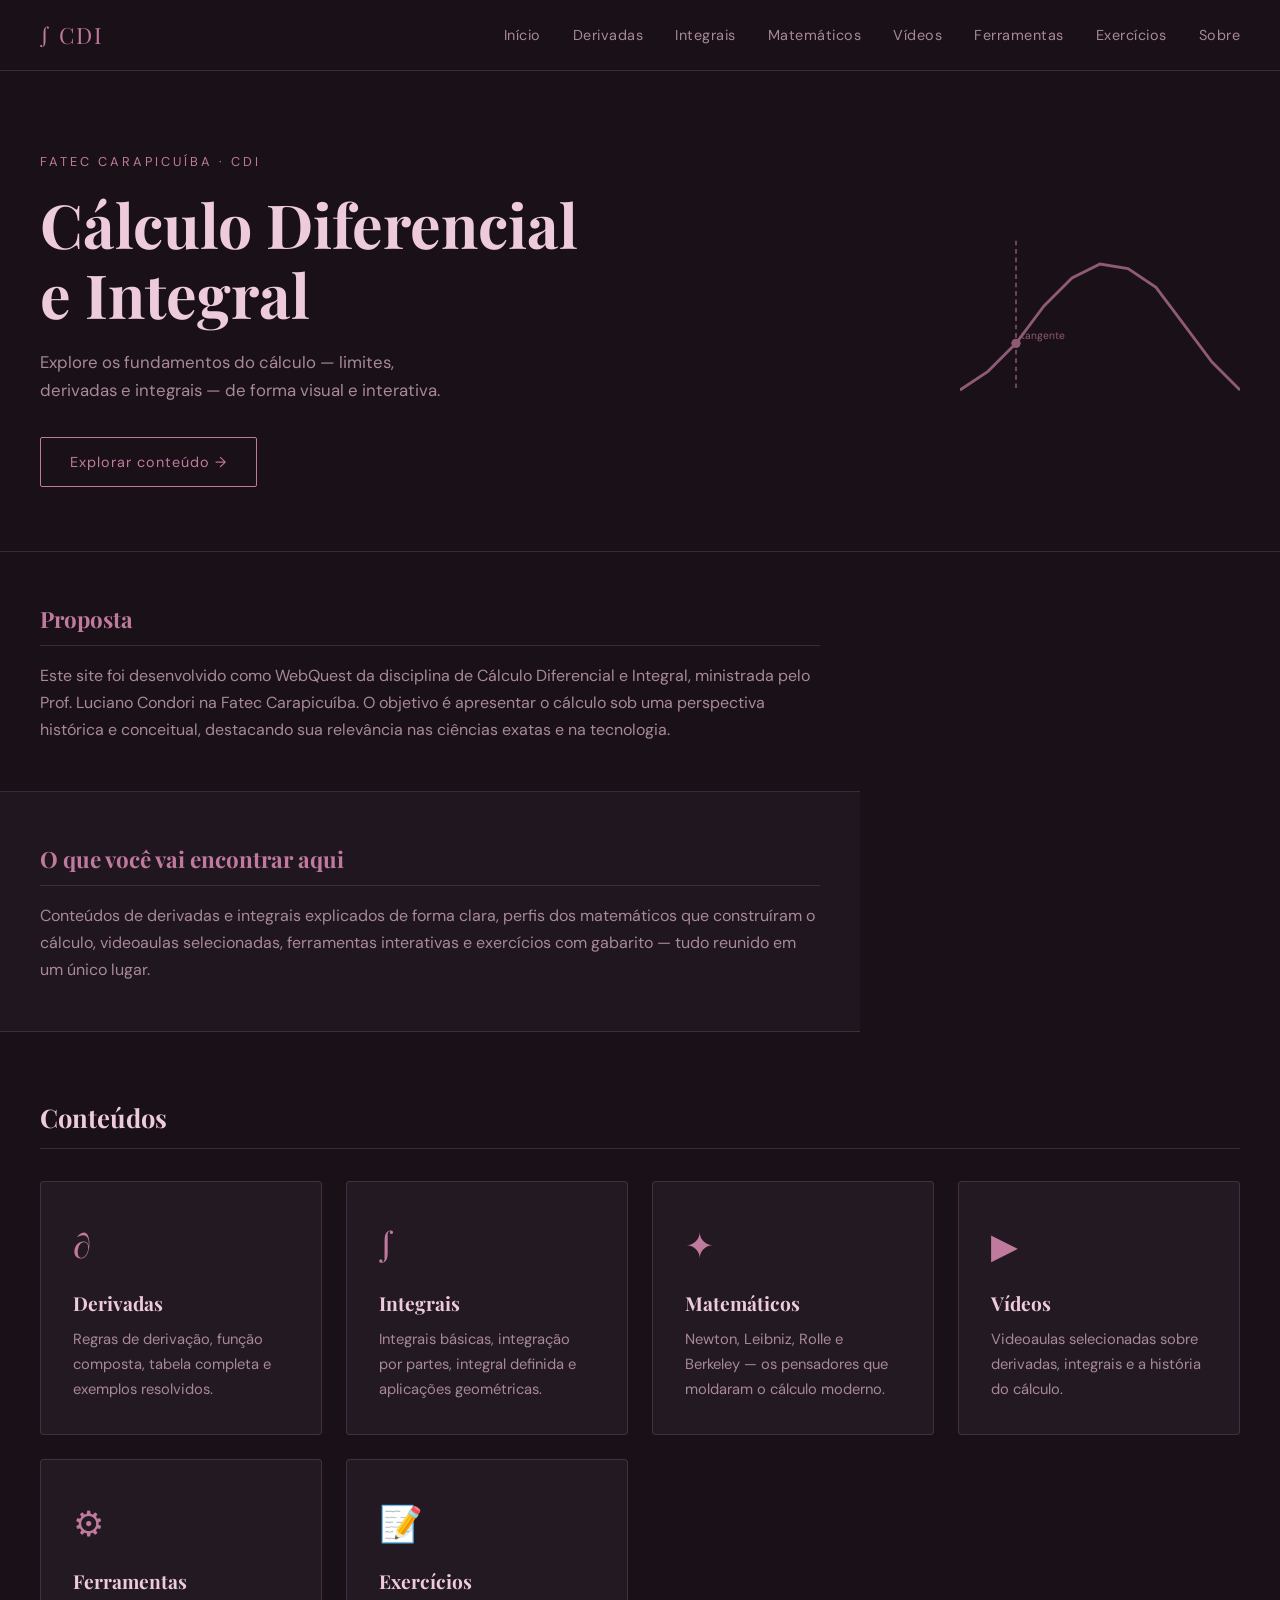
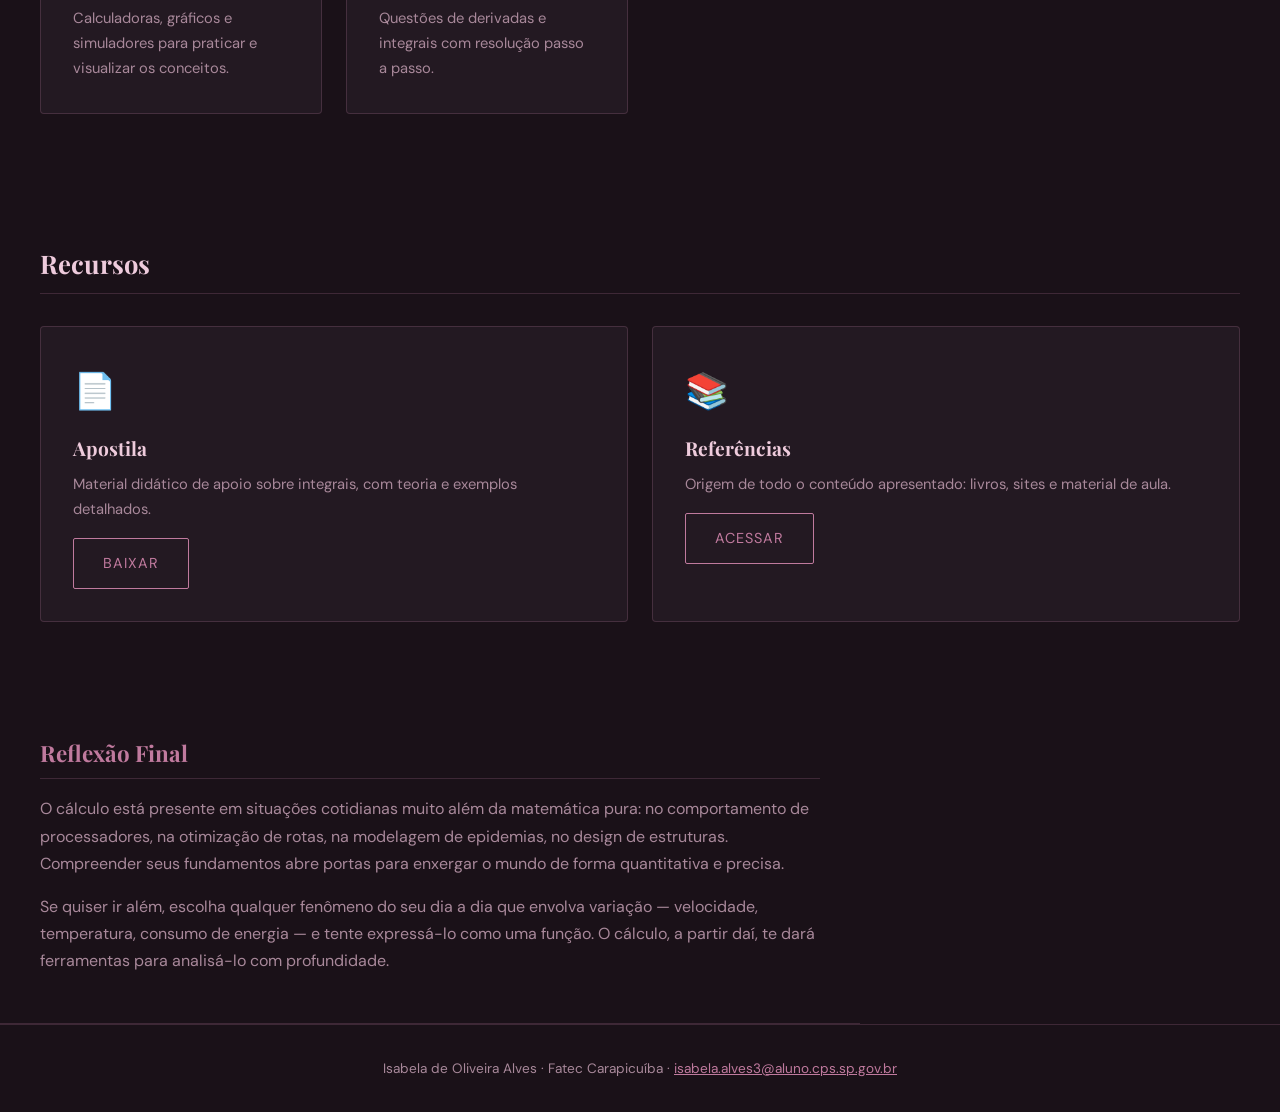
==== index.html @ c7032a7a "Add files via upload" ====
<!DOCTYPE html>
<html lang="pt-BR">
<head>
  <meta charset="UTF-8" />
  <meta name="viewport" content="width=device-width, initial-scale=1.0"/>
  <title>Cálculo Diferencial e Integral – Isabela de Oliveira Alves</title>
  <link rel="stylesheet" href="style.css" />
  <link href="https://fonts.googleapis.com/css2?family=Playfair+Display:wght@400;700&family=DM+Sans:wght@300;400;500&display=swap" rel="stylesheet"/>
</head>
<body>

  <nav class="navbar">
    <div class="nav-logo">∫ CDI</div>
    <ul class="nav-links">
      <li><a href="index.html">Início</a></li>
      <li><a href="derivadas.html">Derivadas</a></li>
      <li><a href="integrais.html">Integrais</a></li>
      <li><a href="matematicos.html">Matemáticos</a></li>
      <li><a href="videos.html">Vídeos</a></li>
      <li><a href="ferramentas.html">Ferramentas</a></li>
      <li><a href="exercicios.html">Exercícios</a></li>
      <li><a href="sobre.html">Sobre</a></li>
    </ul>
  </nav>

  <header class="hero">
    <div class="hero-content">
      <p class="hero-tag">Fatec Carapicuíba · CDI</p>
      <h1>Cálculo Diferencial<br/>e Integral</h1>
      <p class="hero-sub">Explore os fundamentos do cálculo — limites, derivadas e integrais — de forma visual e interativa.</p>
      <a href="derivadas.html" class="btn">Explorar conteúdo →</a>
    </div>
    <div class="hero-visual">
      <svg viewBox="0 0 300 200" xmlns="http://www.w3.org/2000/svg">
        <polyline points="0,180 30,160 60,130 90,90 120,60 150,45 180,50 210,70 240,110 270,150 300,180"
          fill="none" stroke="#c07a9e" stroke-width="3"/>
        <line x1="60" y1="20" x2="60" y2="180" stroke="#c07a9e" stroke-width="1.5" stroke-dasharray="5,4"/>
        <circle cx="60" cy="130" r="5" fill="#c07a9e"/>
        <text x="65" y="125" fill="#c07a9e" font-size="11" font-family="DM Sans">tangente</text>
      </svg>
    </div>
  </header>

  <section class="info-section">
    <h2>Proposta</h2>
    <p>Este site foi desenvolvido como WebQuest da disciplina de Cálculo Diferencial e Integral, ministrada pelo Prof. Luciano Condori na Fatec Carapicuíba. O objetivo é apresentar o cálculo sob uma perspectiva histórica e conceitual, destacando sua relevância nas ciências exatas e na tecnologia.</p>
  </section>

  <section class="info-section alt">
    <h2>O que você vai encontrar aqui</h2>
    <p>Conteúdos de derivadas e integrais explicados de forma clara, perfis dos matemáticos que construíram o cálculo, videoaulas selecionadas, ferramentas interativas e exercícios com gabarito — tudo reunido em um único lugar.</p>
  </section>

  <section class="cards-section">
    <h2>Conteúdos</h2>
    <div class="cards">
      <a href="derivadas.html" class="card">
        <span class="card-icon">∂</span>
        <h3>Derivadas</h3>
        <p>Regras de derivação, função composta, tabela completa e exemplos resolvidos.</p>
      </a>
      <a href="integrais.html" class="card">
        <span class="card-icon">∫</span>
        <h3>Integrais</h3>
        <p>Integrais básicas, integração por partes, integral definida e aplicações geométricas.</p>
      </a>
      <a href="matematicos.html" class="card">
        <span class="card-icon">✦</span>
        <h3>Matemáticos</h3>
        <p>Newton, Leibniz, Rolle e Berkeley — os pensadores que moldaram o cálculo moderno.</p>
      </a>
      <a href="videos.html" class="card">
        <span class="card-icon">▶</span>
        <h3>Vídeos</h3>
        <p>Videoaulas selecionadas sobre derivadas, integrais e a história do cálculo.</p>
      </a>
      <a href="ferramentas.html" class="card">
        <span class="card-icon">⚙</span>
        <h3>Ferramentas</h3>
        <p>Calculadoras, gráficos e simuladores para praticar e visualizar os conceitos.</p>
      </a>
      <a href="exercicios.html" class="card">
        <span class="card-icon">📝</span>
        <h3>Exercícios</h3>
        <p>Questões de derivadas e integrais com resolução passo a passo.</p>
      </a>
    </div>
  </section>

  <section class="cards-section">
    <h2>Recursos</h2>
    <div class="cards">
      <div class="card resource-card">
        <span class="card-icon">📄</span>
        <h3>Apostila</h3>
        <p>Material didático de apoio sobre integrais, com teoria e exemplos detalhados.</p>
        <a href="https://dee.ufs.br/uploads/page_attach/path/2261/INTEGRAIS_-_Material_Did_tico_de_Apoio__2_.pdf" target="_blank" class="btn" style="margin-top:1rem; display:inline-block;">BAIXAR</a>
      </div>
      <div class="card resource-card">
        <span class="card-icon">📚</span>
        <h3>Referências</h3>
        <p>Origem de todo o conteúdo apresentado: livros, sites e material de aula.</p>
        <a href="sobre.html#referencias" class="btn" style="margin-top:1rem; display:inline-block;">ACESSAR</a>
      </div>
    </div>
  </section>

  <section class="info-section">
    <h2>Reflexão Final</h2>
    <p>O cálculo está presente em situações cotidianas muito além da matemática pura: no comportamento de processadores, na otimização de rotas, na modelagem de epidemias, no design de estruturas. Compreender seus fundamentos abre portas para enxergar o mundo de forma quantitativa e precisa.</p>
    <p style="margin-top:1rem;">Se quiser ir além, escolha qualquer fenômeno do seu dia a dia que envolva variação — velocidade, temperatura, consumo de energia — e tente expressá-lo como uma função. O cálculo, a partir daí, te dará ferramentas para analisá-lo com profundidade.</p>
  </section>

  <footer>
    <p>Isabela de Oliveira Alves · Fatec Carapicuíba · <a href="mailto:isabela.alves3@aluno.cps.sp.gov.br">isabela.alves3@aluno.cps.sp.gov.br</a></p>
  </footer>

</body>
</html>
---- style.css ----
*, *::before, *::after { box-sizing: border-box; margin: 0; padding: 0; }

:root {
  --bg: #1a1118;
  --bg2: #201620;
  --gold: #c07a9e;
  --gold-light: #eecbdc;
  --text: #f5eef2;
  --muted: #a8889a;
  --card-bg: #231922;
  --border: rgba(192,122,158,0.22);
}

body {
  background: var(--bg);
  color: var(--text);
  font-family: 'DM Sans', sans-serif;
  font-size: 16px;
  line-height: 1.7;
}

/* NAV */
.navbar {
  display: flex;
  align-items: center;
  justify-content: space-between;
  padding: 1rem 2.5rem;
  border-bottom: 1px solid var(--border);
  position: sticky;
  top: 0;
  background: var(--bg);
  z-index: 100;
}
.nav-logo {
  font-family: 'Playfair Display', serif;
  font-size: 1.4rem;
  color: var(--gold);
  letter-spacing: 2px;
}
.nav-links {
  list-style: none;
  display: flex;
  gap: 2rem;
}
.nav-links a {
  text-decoration: none;
  color: var(--muted);
  font-size: 0.9rem;
  letter-spacing: 0.5px;
  transition: color 0.2s;
}
.nav-links a:hover { color: var(--gold); }

/* HERO */
.hero {
  display: flex;
  align-items: center;
  justify-content: space-between;
  padding: 5rem 2.5rem 4rem;
  border-bottom: 1px solid var(--border);
  gap: 2rem;
}
.hero-tag {
  font-size: 0.8rem;
  letter-spacing: 3px;
  text-transform: uppercase;
  color: var(--gold);
  margin-bottom: 1rem;
}
.hero-content h1 {
  font-family: 'Playfair Display', serif;
  font-size: clamp(2.2rem, 5vw, 3.8rem);
  line-height: 1.15;
  color: var(--gold-light);
  margin-bottom: 1.2rem;
}
.hero-sub {
  color: var(--muted);
  max-width: 420px;
  margin-bottom: 2rem;
  font-size: 1.05rem;
}
.btn {
  display: inline-block;
  padding: 0.75rem 1.8rem;
  border: 1px solid var(--gold);
  color: var(--gold);
  text-decoration: none;
  border-radius: 2px;
  font-size: 0.9rem;
  letter-spacing: 1px;
  transition: background 0.2s, color 0.2s;
}
.btn:hover { background: var(--gold); color: var(--bg); }
.hero-visual svg { width: 280px; opacity: 0.7; }

/* CARDS */
.cards-section {
  padding: 4rem 2.5rem;
}
.cards-section h2 {
  font-family: 'Playfair Display', serif;
  color: var(--gold-light);
  font-size: 1.6rem;
  margin-bottom: 2rem;
  padding-bottom: 0.5rem;
  border-bottom: 1px solid var(--border);
}
.cards {
  display: grid;
  grid-template-columns: repeat(auto-fit, minmax(240px, 1fr));
  gap: 1.5rem;
}
.card {
  background: var(--card-bg);
  border: 1px solid var(--border);
  border-radius: 4px;
  padding: 2rem;
  text-decoration: none;
  color: inherit;
  transition: border-color 0.2s, transform 0.2s;
}
.card:hover { border-color: var(--gold); transform: translateY(-3px); }
.card-icon {
  font-size: 2.2rem;
  color: var(--gold);
  display: block;
  margin-bottom: 0.8rem;
  font-family: 'Playfair Display', serif;
}
.card h3 {
  font-family: 'Playfair Display', serif;
  color: var(--gold-light);
  margin-bottom: 0.5rem;
  font-size: 1.2rem;
}
.card p { color: var(--muted); font-size: 0.92rem; }

/* CONTENT PAGE */
.page-header {
  padding: 4rem 2.5rem 2rem;
  border-bottom: 1px solid var(--border);
}
.page-header h1 {
  font-family: 'Playfair Display', serif;
  font-size: clamp(2rem, 4vw, 3rem);
  color: var(--gold-light);
}
.page-header p { color: var(--muted); margin-top: 0.5rem; }

.content {
  padding: 3rem 2.5rem;
  max-width: 860px;
}
.content h2 {
  font-family: 'Playfair Display', serif;
  color: var(--gold);
  font-size: 1.4rem;
  margin: 2.5rem 0 1rem;
  padding-bottom: 0.4rem;
  border-bottom: 1px solid var(--border);
}
.content p { color: var(--muted); margin-bottom: 1rem; }

.formula-block {
  background: var(--card-bg);
  border-left: 3px solid var(--gold);
  padding: 1rem 1.5rem;
  margin: 1.2rem 0;
  border-radius: 0 4px 4px 0;
  font-family: 'Playfair Display', serif;
  font-size: 1.05rem;
  color: var(--gold-light);
}

.formula-grid {
  display: grid;
  grid-template-columns: repeat(auto-fit, minmax(200px, 1fr));
  gap: 1rem;
  margin: 1.5rem 0;
}
.formula-item {
  background: var(--card-bg);
  border: 1px solid var(--border);
  border-radius: 4px;
  padding: 0.9rem 1.1rem;
}
.formula-item .label {
  font-size: 0.75rem;
  letter-spacing: 1px;
  text-transform: uppercase;
  color: var(--muted);
  margin-bottom: 0.3rem;
}
.formula-item .formula {
  font-family: 'Playfair Display', serif;
  color: var(--gold-light);
  font-size: 1rem;
}

/* MATEMATICOS */
.matematico {
  background: var(--card-bg);
  border: 1px solid var(--border);
  border-radius: 4px;
  padding: 2rem;
  margin-bottom: 2rem;
}
.matematico h3 {
  font-family: 'Playfair Display', serif;
  color: var(--gold);
  font-size: 1.25rem;
  margin-bottom: 0.3rem;
}
.matematico .dates {
  font-size: 0.8rem;
  color: var(--muted);
  letter-spacing: 1px;
  margin-bottom: 1rem;
}
.matematico p { color: var(--muted); margin-bottom: 0.6rem; }

/* SOBRE */
.sobre-card {
  background: var(--card-bg);
  border: 1px solid var(--border);
  border-radius: 4px;
  padding: 2.5rem;
  max-width: 600px;
}
.sobre-card h3 {
  font-family: 'Playfair Display', serif;
  color: var(--gold-light);
  margin-bottom: 1rem;
  font-size: 1.4rem;
}
.sobre-card p { color: var(--muted); margin-bottom: 0.6rem; }
.sobre-card a { color: var(--gold); }

/* FOOTER */
footer {
  border-top: 1px solid var(--border);
  padding: 2rem 2.5rem;
  text-align: center;
  color: var(--muted);
  font-size: 0.85rem;
}
footer a { color: var(--gold); }
/* INFO SECTIONS */
.info-section {
  padding: 3rem 2.5rem;
  border-bottom: 1px solid var(--border);
  max-width: 860px;
}
.info-section.alt {
  background: var(--bg2);
}
.info-section h2 {
  font-family: 'Playfair Display', serif;
  color: var(--gold);
  font-size: 1.4rem;
  margin-bottom: 1rem;
  padding-bottom: 0.4rem;
  border-bottom: 1px solid var(--border);
}
.info-section p {
  color: var(--muted);
}

/* VIDEO GRID */
.video-grid {
  display: grid;
  grid-template-columns: repeat(auto-fit, minmax(280px, 1fr));
  gap: 1.5rem;
  margin: 1.5rem 0 2.5rem;
}
.video-card {
  background: var(--card-bg);
  border: 1px solid var(--border);
  border-radius: 4px;
  overflow: hidden;
}
.video-wrap {
  position: relative;
  padding-bottom: 56.25%;
  height: 0;
}
.video-wrap iframe {
  position: absolute;
  top: 0; left: 0;
  width: 100%; height: 100%;
  border: none;
}
.video-info {
  padding: 1rem 1.2rem;
}
.video-info h4 {
  font-family: 'Playfair Display', serif;
  color: var(--gold-light);
  font-size: 1rem;
  margin-bottom: 0.4rem;
}
.video-info p {
  color: var(--muted);
  font-size: 0.88rem;
}

/* CARD TAG */
.card-tag {
  display: inline-block;
  margin-top: 0.8rem;
  font-size: 0.8rem;
  color: var(--gold);
  letter-spacing: 1px;
}
@media (max-width: 640px) {
  .hero { flex-direction: column; padding: 3rem 1.2rem; }
  .hero-visual { display: none; }
  .navbar { padding: 1rem 1.2rem; }
  .nav-links { gap: 1rem; }
  .cards-section, .content, .page-header { padding-left: 1.2rem; padding-right: 1.2rem; }
}
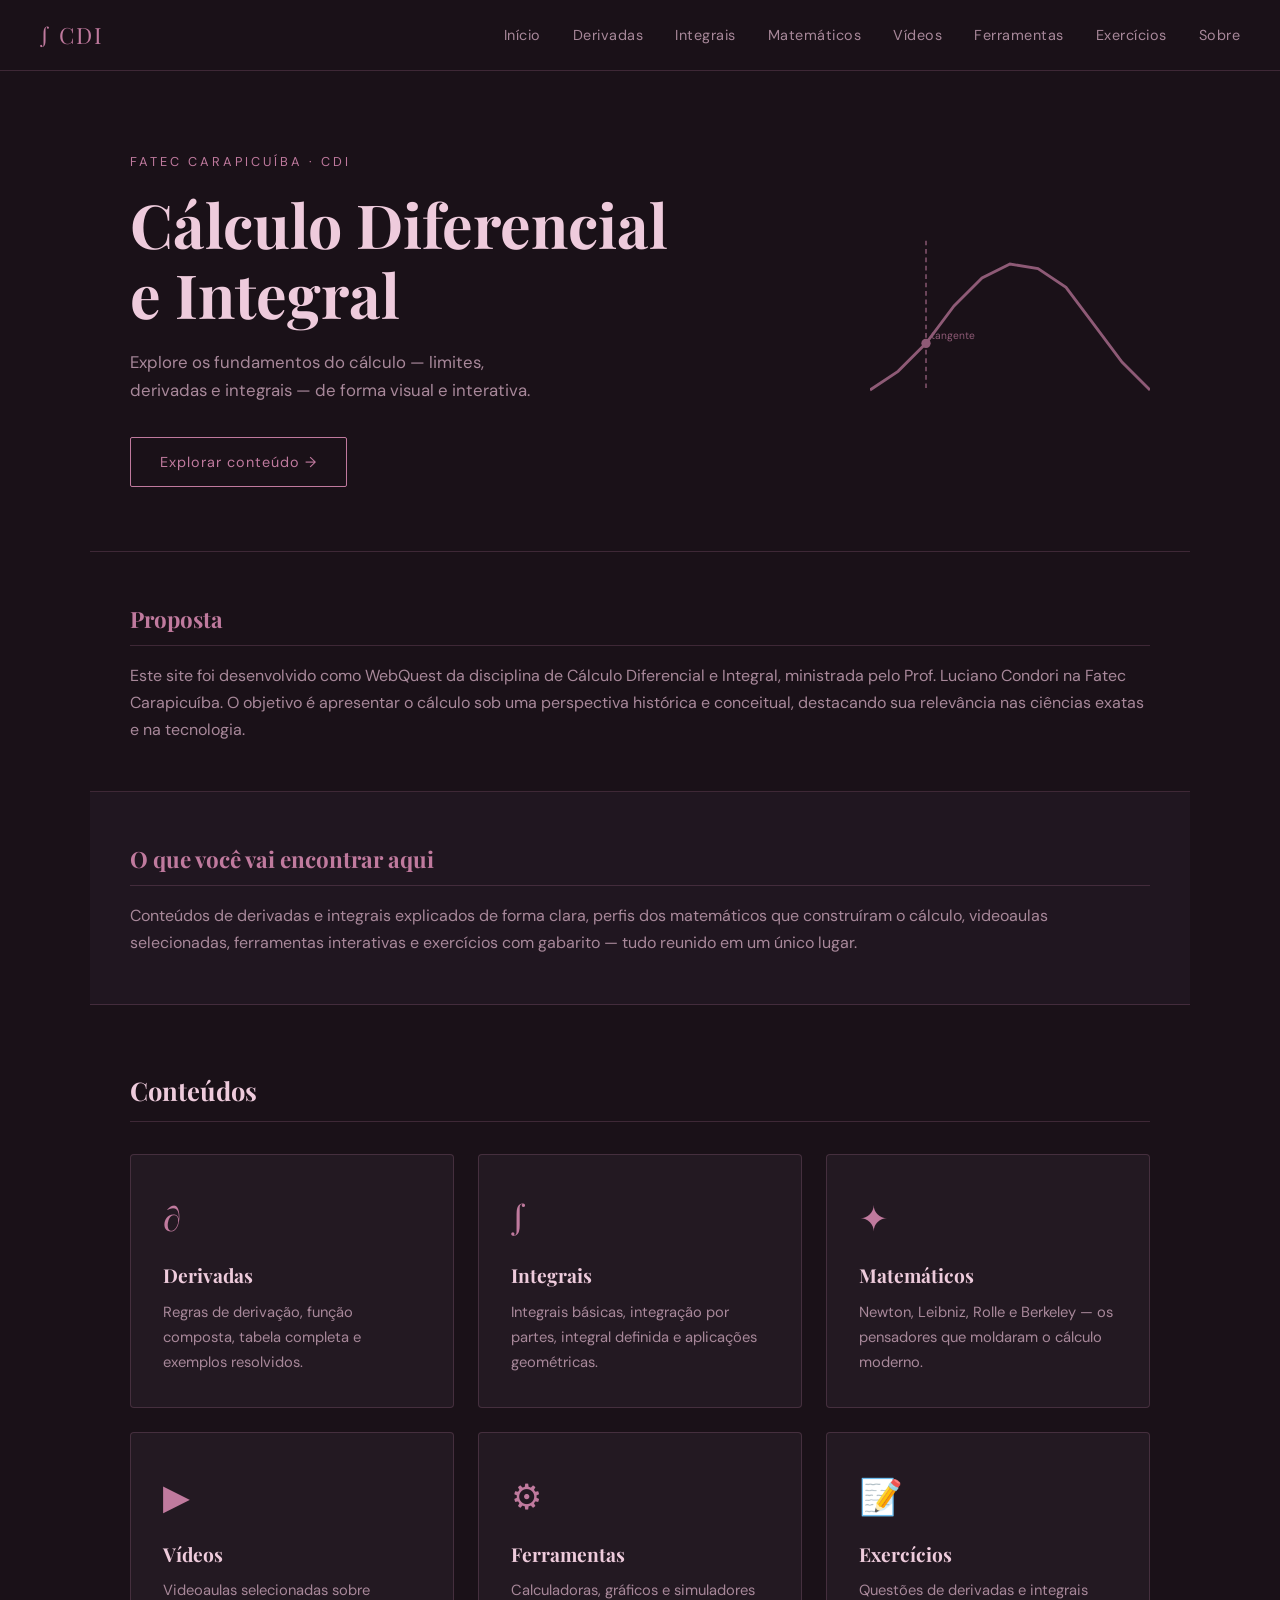
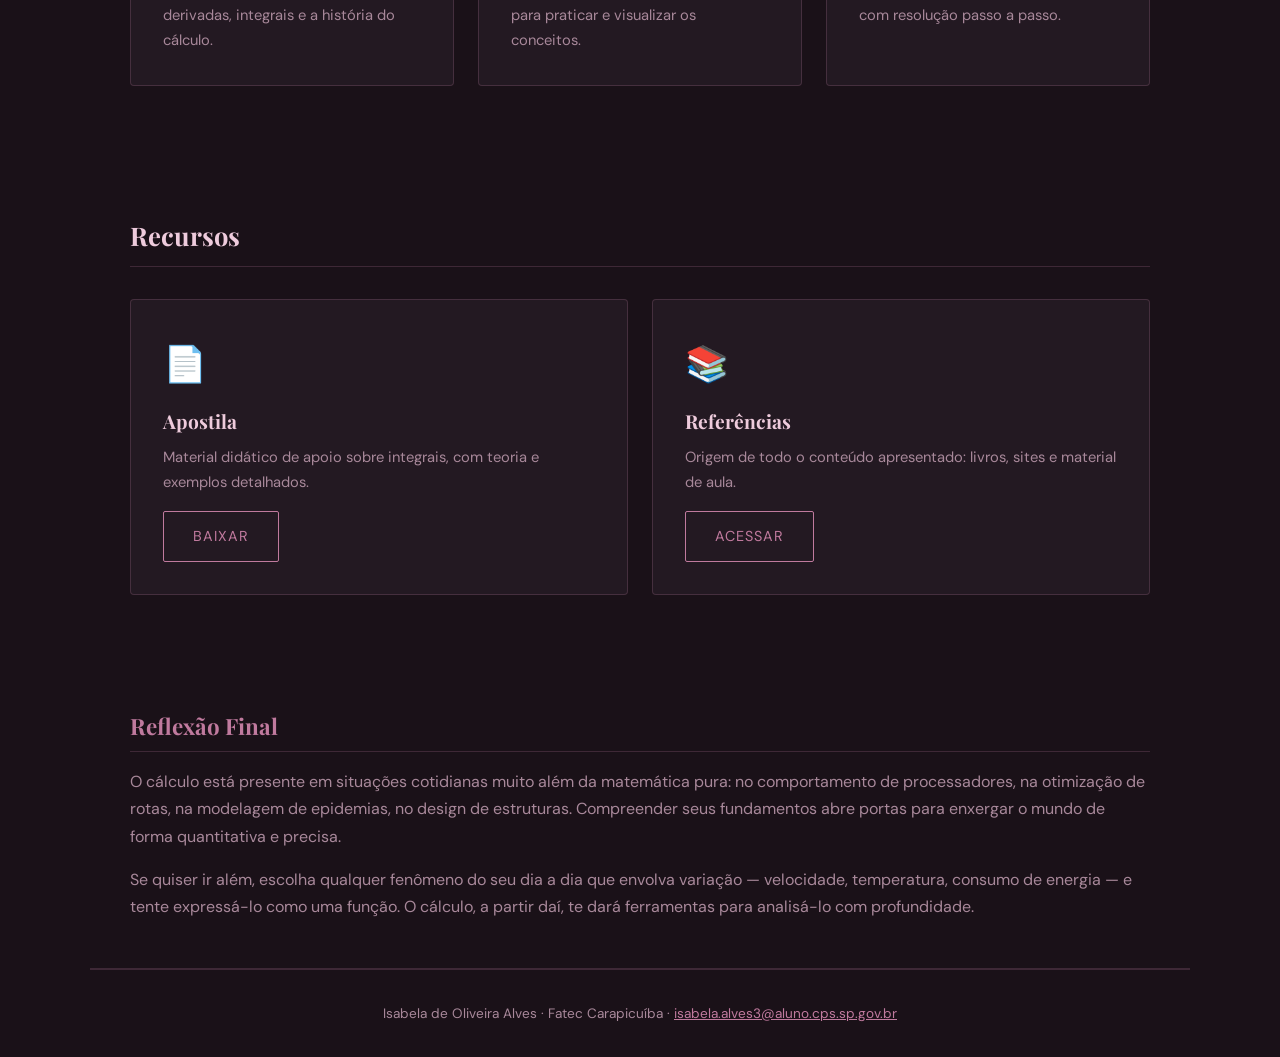
==== commit f182a72f: "Update index.html" ====
--- a/index.html
+++ b/index.html
@@ -9,19 +9,23 @@
 </head>
 <body>
 
-  <nav class="navbar">
-    <div class="nav-logo">∫ CDI</div>
-    <ul class="nav-links">
-      <li><a href="index.html">Início</a></li>
-      <li><a href="derivadas.html">Derivadas</a></li>
-      <li><a href="integrais.html">Integrais</a></li>
-      <li><a href="matematicos.html">Matemáticos</a></li>
-      <li><a href="videos.html">Vídeos</a></li>
-      <li><a href="ferramentas.html">Ferramentas</a></li>
-      <li><a href="exercicios.html">Exercícios</a></li>
-      <li><a href="sobre.html">Sobre</a></li>
-    </ul>
-  </nav>
+<nav class="navbar">
+  <div class="nav-logo">∫ CDI</div>
+  <button class="nav-toggle" aria-label="Menu" onclick="
+    this.nextElementSibling.classList.toggle('open');
+    this.textContent = this.nextElementSibling.classList.contains('open') ? '✕' : '☰';
+  ">☰</button>
+  <ul class="nav-links">
+    <li><a href="index.html">Início</a></li>
+    <li><a href="derivadas.html">Derivadas</a></li>
+    <li><a href="integrais.html">Integrais</a></li>
+    <li><a href="matematicos.html">Matemáticos</a></li>
+    <li><a href="videos.html">Vídeos</a></li>
+    <li><a href="ferramentas.html">Ferramentas</a></li>
+    <li><a href="exercicios.html">Exercícios</a></li>
+    <li><a href="sobre.html">Sobre</a></li>
+  </ul>
+</nav>
 
   <header class="hero">
     <div class="hero-content">
@@ -116,4 +120,4 @@
   </footer>
 
 </body>
-</html>+</html>
--- a/style.css
+++ b/style.css
@@ -150,8 +150,11 @@
 
 .content {
   padding: 3rem 2.5rem;
-  max-width: 860px;
-}
+  max-width: 1100px;
+  margin: 0 auto;
+  width: 100%;
+}
+
 .content h2 {
   font-family: 'Playfair Display', serif;
   color: var(--gold);
@@ -250,7 +253,9 @@
 .info-section {
   padding: 3rem 2.5rem;
   border-bottom: 1px solid var(--border);
-  max-width: 860px;
+  max-width: 1100px;
+  margin: 0 auto;
+  width: 100%;
 }
 .info-section.alt {
   background: var(--bg2);
@@ -319,4 +324,117 @@
   .navbar { padding: 1rem 1.2rem; }
   .nav-links { gap: 1rem; }
   .cards-section, .content, .page-header { padding-left: 1.2rem; padding-right: 1.2rem; }
-}+}
+
+.cards-section,
+.page-header,
+.hero,
+footer {
+  max-width: 1100px;
+  margin: 0 auto;
+  width: 100%;
+}
+
+
+/* HAMBURGER BUTTON */
+.nav-toggle {
+  display: none;
+  background: none;
+  border: 1px solid var(--border);
+  color: var(--gold);
+  border-radius: 2px;
+  padding: 0.35rem 0.6rem;
+  cursor: pointer;
+  font-size: 1.2rem;
+  line-height: 1;
+}
+
+@media (max-width: 768px) {
+
+  /* NAV */
+  .navbar {
+    flex-wrap: wrap;
+    padding: 1rem 1.2rem;
+    gap: 0.5rem;
+  }
+
+  .nav-toggle {
+    display: block;
+  }
+
+  .nav-links {
+    display: none;
+    flex-direction: column;
+    gap: 0;
+    width: 100%;
+    border-top: 1px solid var(--border);
+    margin-top: 0.5rem;
+  }
+
+  .nav-links.open {
+    display: flex;
+  }
+
+  .nav-links li {
+    border-bottom: 1px solid var(--border);
+  }
+
+  .nav-links a {
+    display: block;
+    padding: 0.75rem 0;
+    font-size: 0.95rem;
+  }
+
+  /* HERO */
+  .hero {
+    flex-direction: column;
+    padding: 3rem 1.2rem 2.5rem;
+    text-align: center;
+  }
+
+  .hero-visual {
+    display: none;
+  }
+
+  .hero-sub {
+    margin: 0 auto 2rem;
+  }
+
+  /* SECTIONS */
+  .cards-section,
+  .content,
+  .page-header,
+  .info-section {
+    padding-left: 1.2rem;
+    padding-right: 1.2rem;
+  }
+
+  .cards {
+    grid-template-columns: 1fr;
+  }
+
+  .formula-grid {
+    grid-template-columns: 1fr 1fr;
+  }
+
+  /* FOOTER */
+  footer {
+    padding: 1.5rem 1.2rem;
+    font-size: 0.8rem;
+    line-height: 1.9;
+  }
+
+  footer p {
+    word-break: break-word;
+  }
+}
+
+@media (max-width: 420px) {
+  .formula-grid {
+    grid-template-columns: 1fr;
+  }
+
+  .nav-logo {
+    font-size: 1.2rem;
+  }
+}
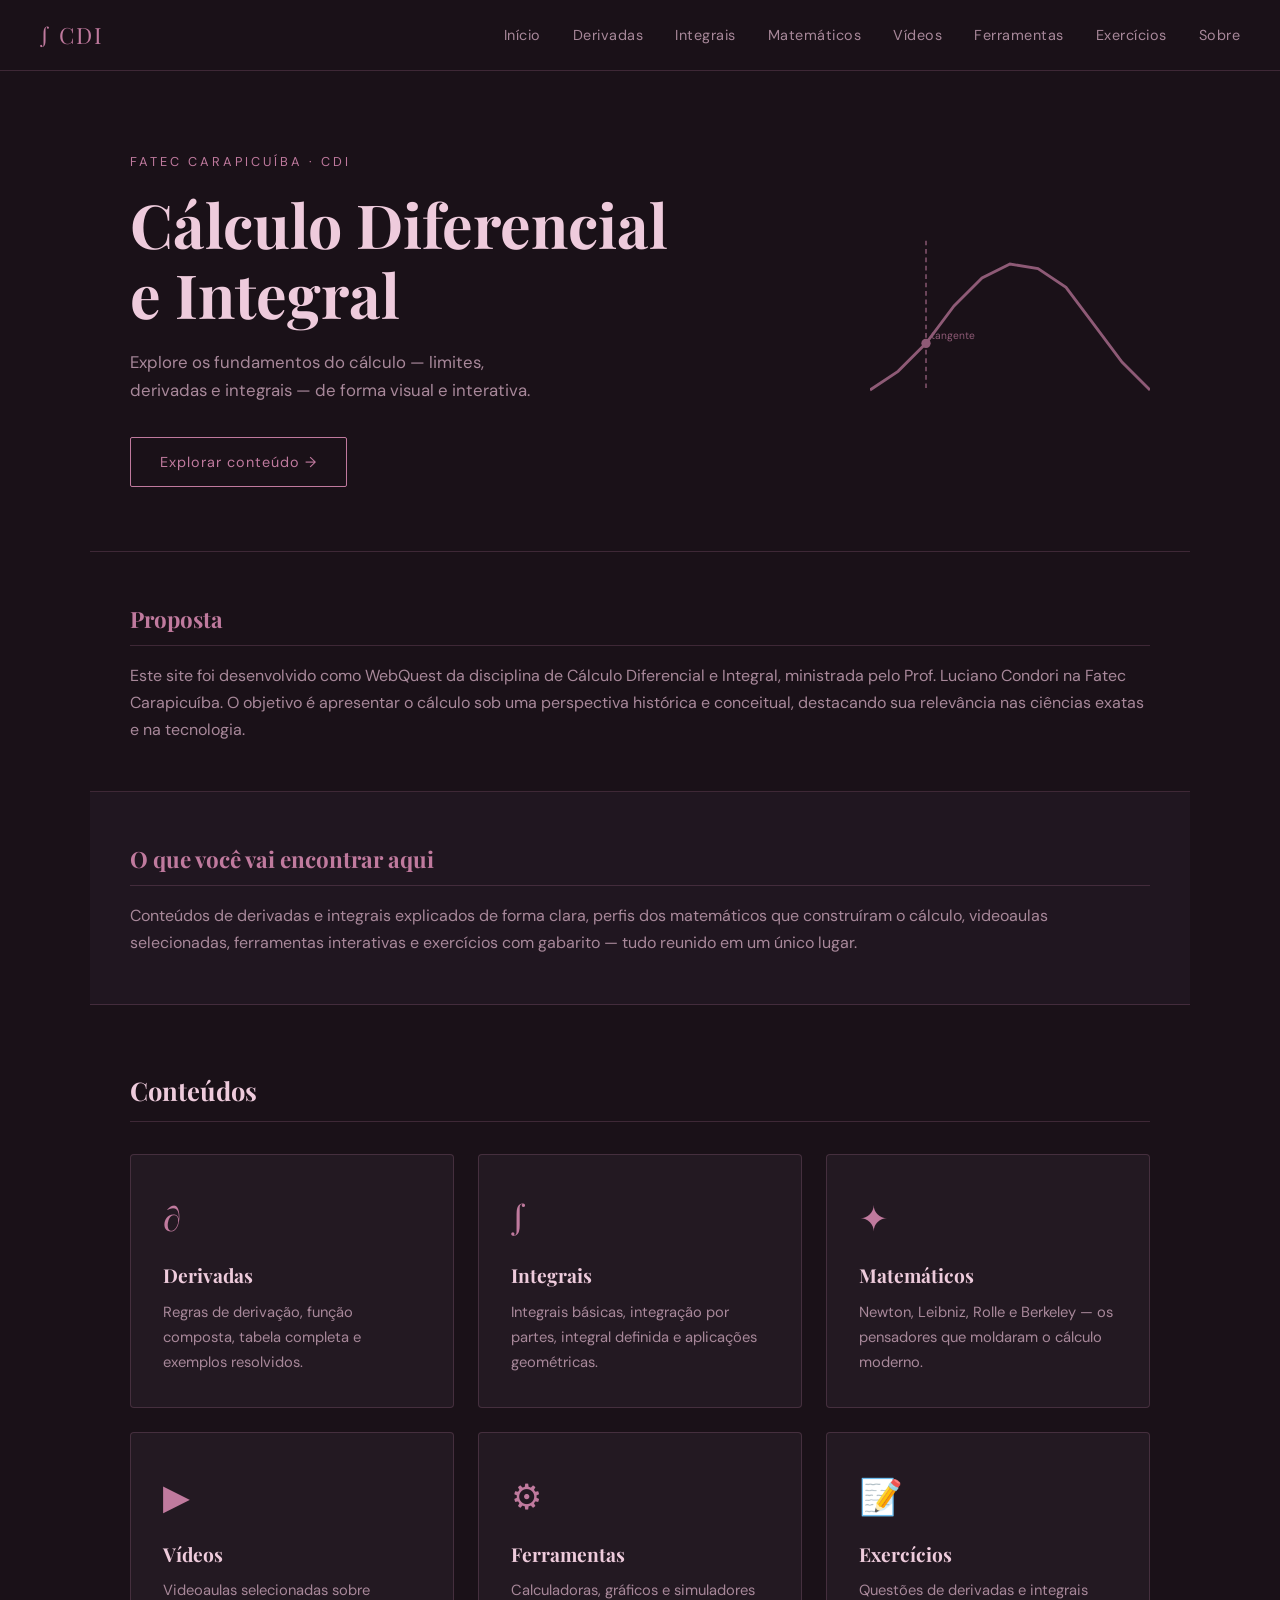
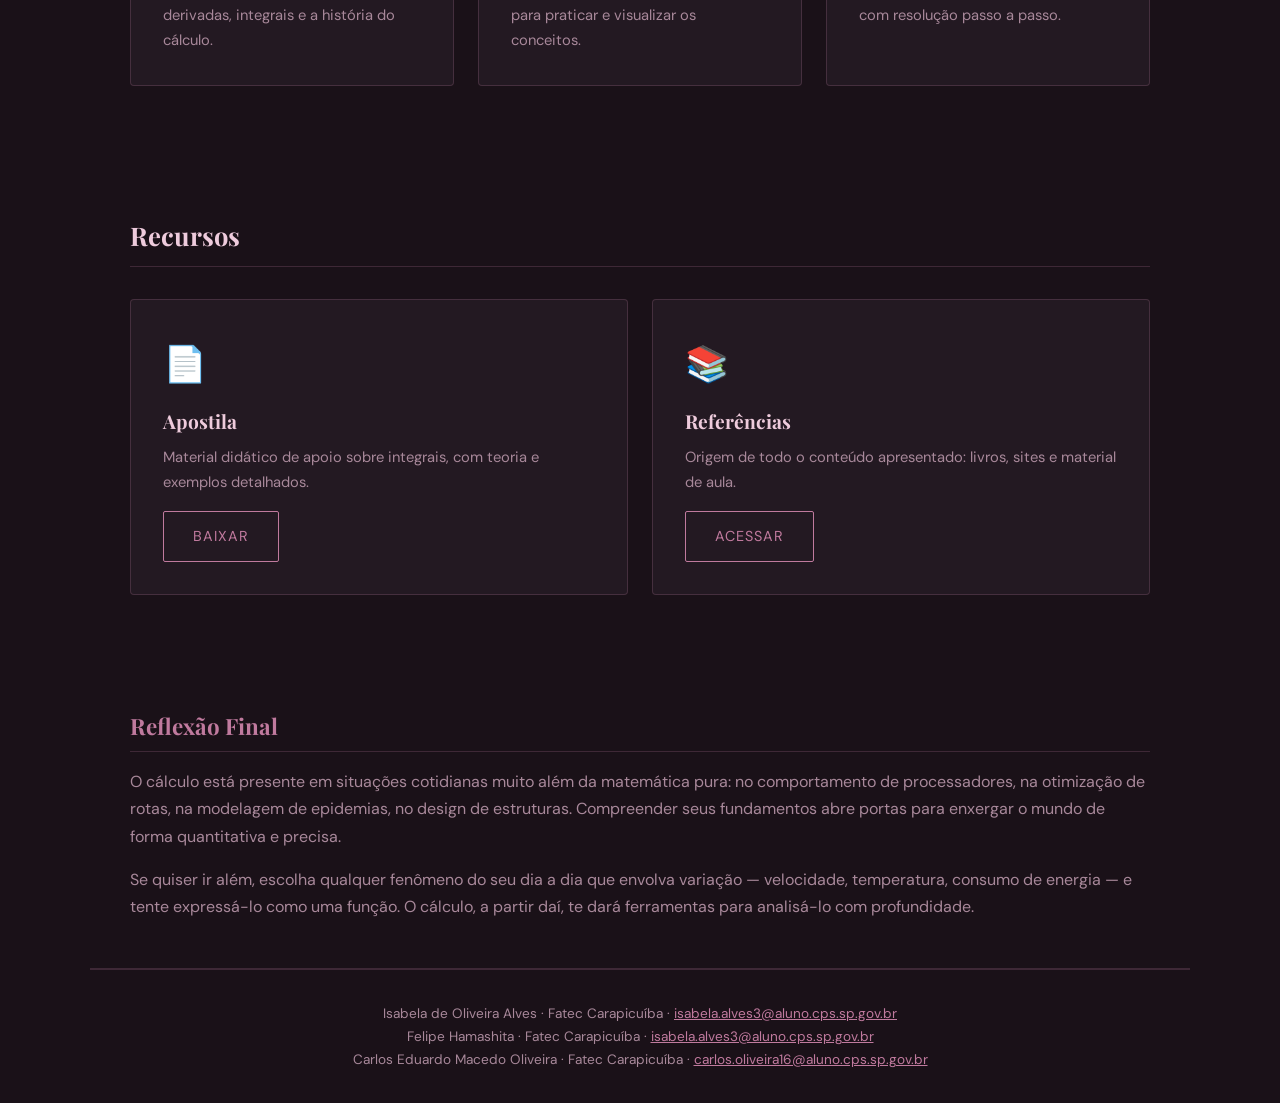
==== commit 2dcdc0cb: "Update index.html" ====
--- a/index.html
+++ b/index.html
@@ -3,7 +3,7 @@
 <head>
   <meta charset="UTF-8" />
   <meta name="viewport" content="width=device-width, initial-scale=1.0"/>
-  <title>Cálculo Diferencial e Integral – Isabela de Oliveira Alves</title>
+  <title>Cálculo Diferencial e Integral – Isabela | Carlos | Felipe</title>
   <link rel="stylesheet" href="style.css" />
   <link href="https://fonts.googleapis.com/css2?family=Playfair+Display:wght@400;700&family=DM+Sans:wght@300;400;500&display=swap" rel="stylesheet"/>
 </head>
@@ -117,7 +117,10 @@
 
   <footer>
     <p>Isabela de Oliveira Alves · Fatec Carapicuíba · <a href="mailto:isabela.alves3@aluno.cps.sp.gov.br">isabela.alves3@aluno.cps.sp.gov.br</a></p>
+     <p>Felipe Hamashita · Fatec Carapicuíba · <a href="mailto:isabela.alves3@aluno.cps.sp.gov.br">isabela.alves3@aluno.cps.sp.gov.br</a></p>
+    <p>Carlos Eduardo Macedo Oliveira · Fatec Carapicuíba · <a href="mailto:carlos.oliveira16@aluno.cps.sp.gov.br">carlos.oliveira16@aluno.cps.sp.gov.br</a></p>
   </footer>
+
 
 </body>
 </html>
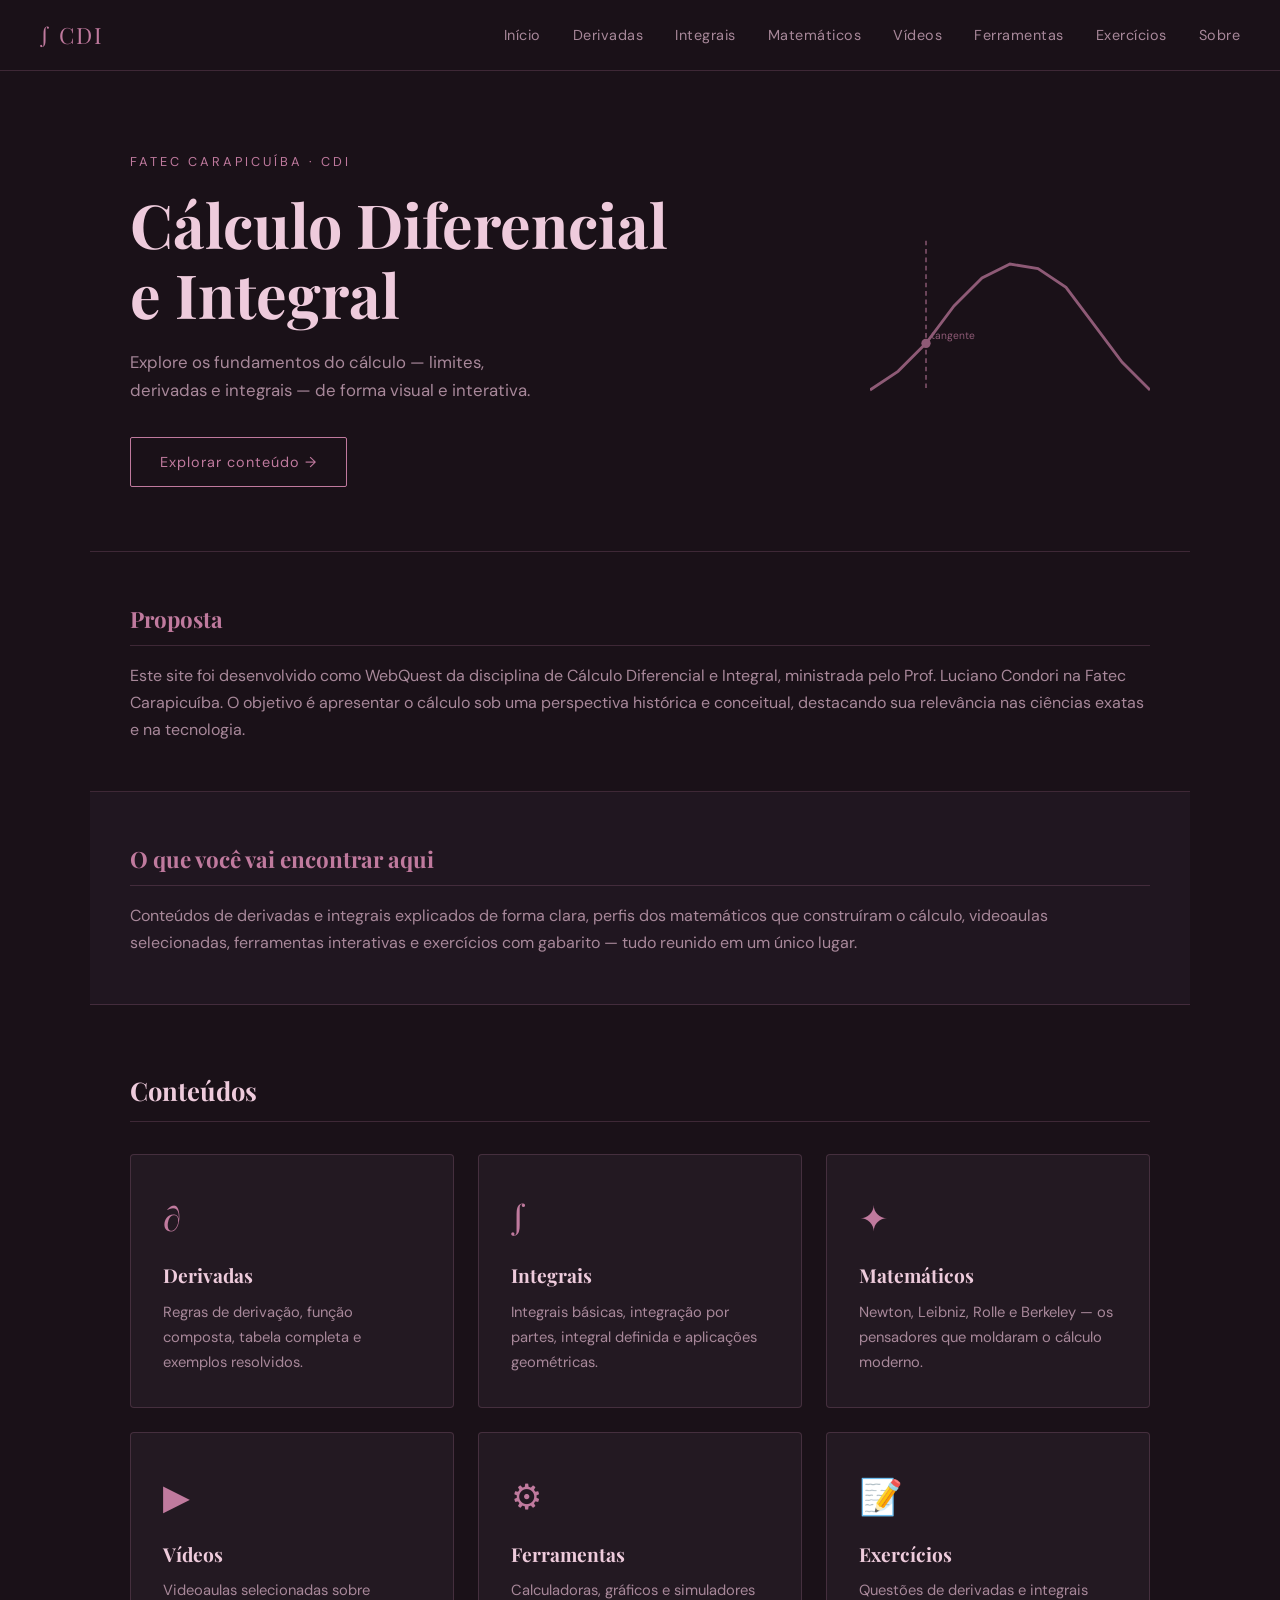
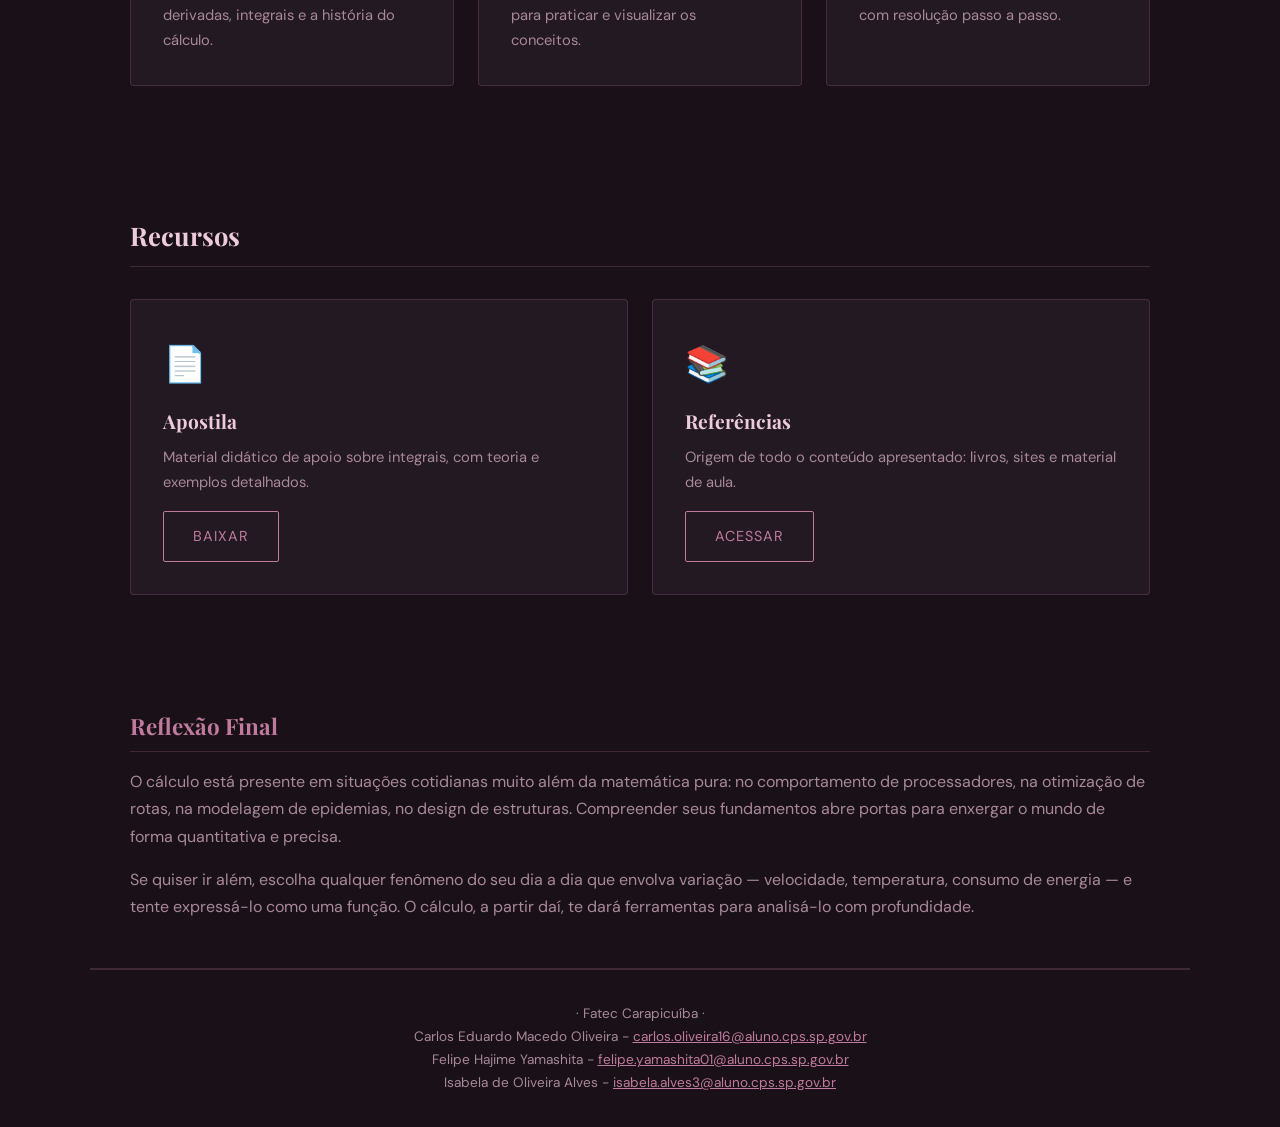
==== commit 389de7c9: "Finalizado" ====
--- a/index.html
+++ b/index.html
@@ -115,10 +115,12 @@
     <p style="margin-top:1rem;">Se quiser ir além, escolha qualquer fenômeno do seu dia a dia que envolva variação — velocidade, temperatura, consumo de energia — e tente expressá-lo como uma função. O cálculo, a partir daí, te dará ferramentas para analisá-lo com profundidade.</p>
   </section>
 
+
   <footer>
-    <p>Isabela de Oliveira Alves · Fatec Carapicuíba · <a href="mailto:isabela.alves3@aluno.cps.sp.gov.br">isabela.alves3@aluno.cps.sp.gov.br</a></p>
-     <p>Felipe Hamashita · Fatec Carapicuíba · <a href="mailto:isabela.alves3@aluno.cps.sp.gov.br">isabela.alves3@aluno.cps.sp.gov.br</a></p>
-    <p>Carlos Eduardo Macedo Oliveira · Fatec Carapicuíba · <a href="mailto:carlos.oliveira16@aluno.cps.sp.gov.br">carlos.oliveira16@aluno.cps.sp.gov.br</a></p>
+    <p>· Fatec Carapicuíba · </p>
+    <p>Carlos Eduardo Macedo Oliveira - <a href="mailto:carlos.oliveira16@aluno.cps.sp.gov.br">carlos.oliveira16@aluno.cps.sp.gov.br</a></p>
+    <p>Felipe Hajime Yamashita - <a href="mailto:felipe.yamashita01@aluno.cps.sp.gov.br">felipe.yamashita01@aluno.cps.sp.gov.br</a></p>
+    <p>Isabela de Oliveira Alves - <a href="mailto:isabela.alves3@aluno.cps.sp.gov.br">isabela.alves3@aluno.cps.sp.gov.br</a></p>
   </footer>
 
 
